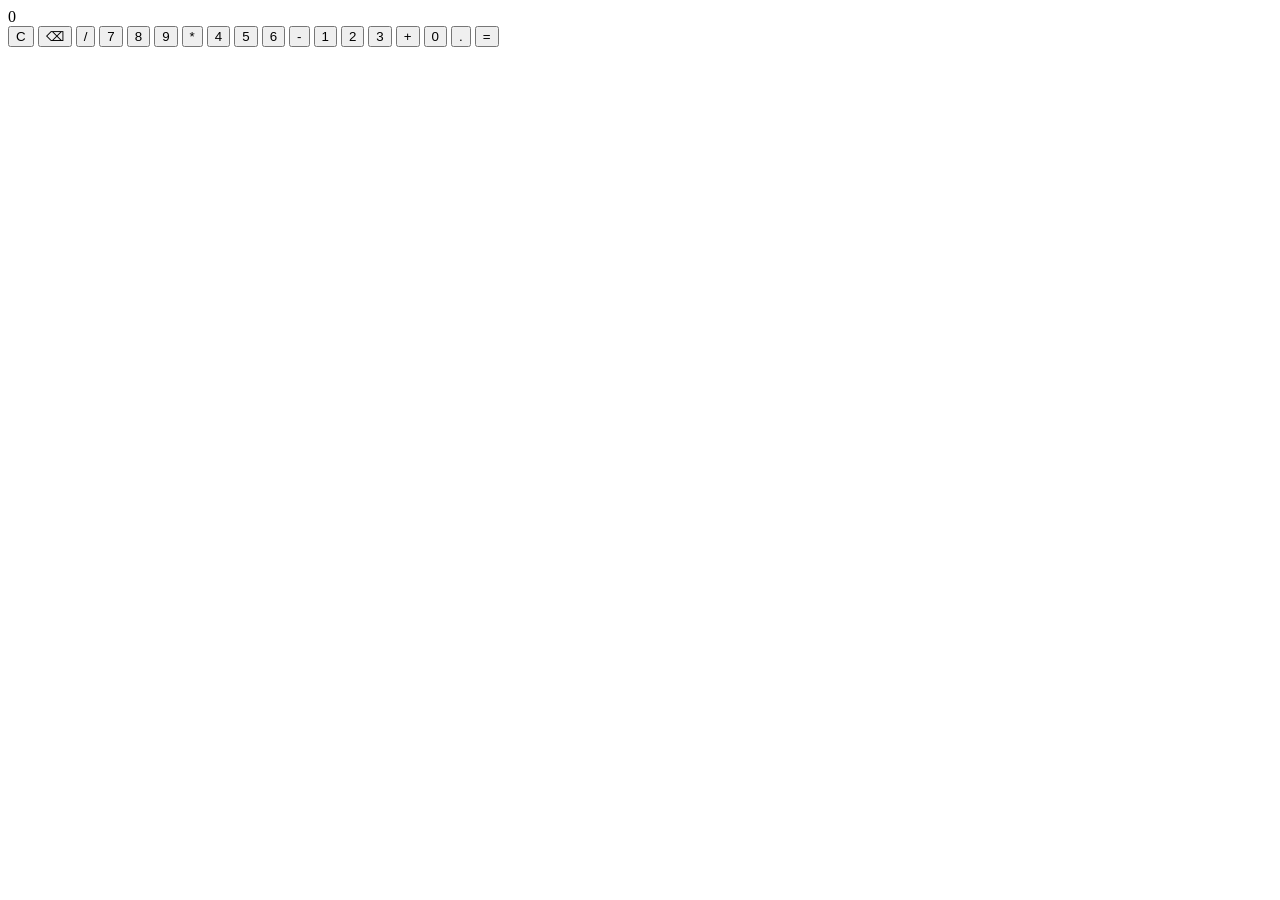
==== Assessment2/index.html @ b5db00cf "Add index.html" ====
<!DOCTYPE html>
<html lang="en">
<head>
    <meta charset="UTF-8">
    <meta name="viewport" content="width=device-width, initial-scale=1.0">
    <title>Smart Calculator</title>
    <link rel="stylesheet" href="Assignment2.css">
</head>
<body>
    <div class="calculator">
        <div class="display">
            <div id="previousOperand" class="previous-operand"></div>
            <div id="currentOperand" class="current-operand">0</div>
        </div>
        <div class="buttons">
            <button id="clear" class="span-two">C</button>
            <button id="delete">⌫</button>
            <button class="operator">/</button>
            <button>7</button>
            <button>8</button>
            <button>9</button>
            <button class="operator">*</button>
            <button>4</button>
            <button>5</button>
            <button>6</button>
            <button class="operator">-</button>
            <button>1</button>
            <button>2</button>
            <button>3</button>
            <button class="operator">+</button>
            <button>0</button>
            <button>.</button>
            <button id="equals" class="span-two">=</button>
        </div>
    </div>

    <script src="Assignment2.js" defer></script>
</body>
</html>
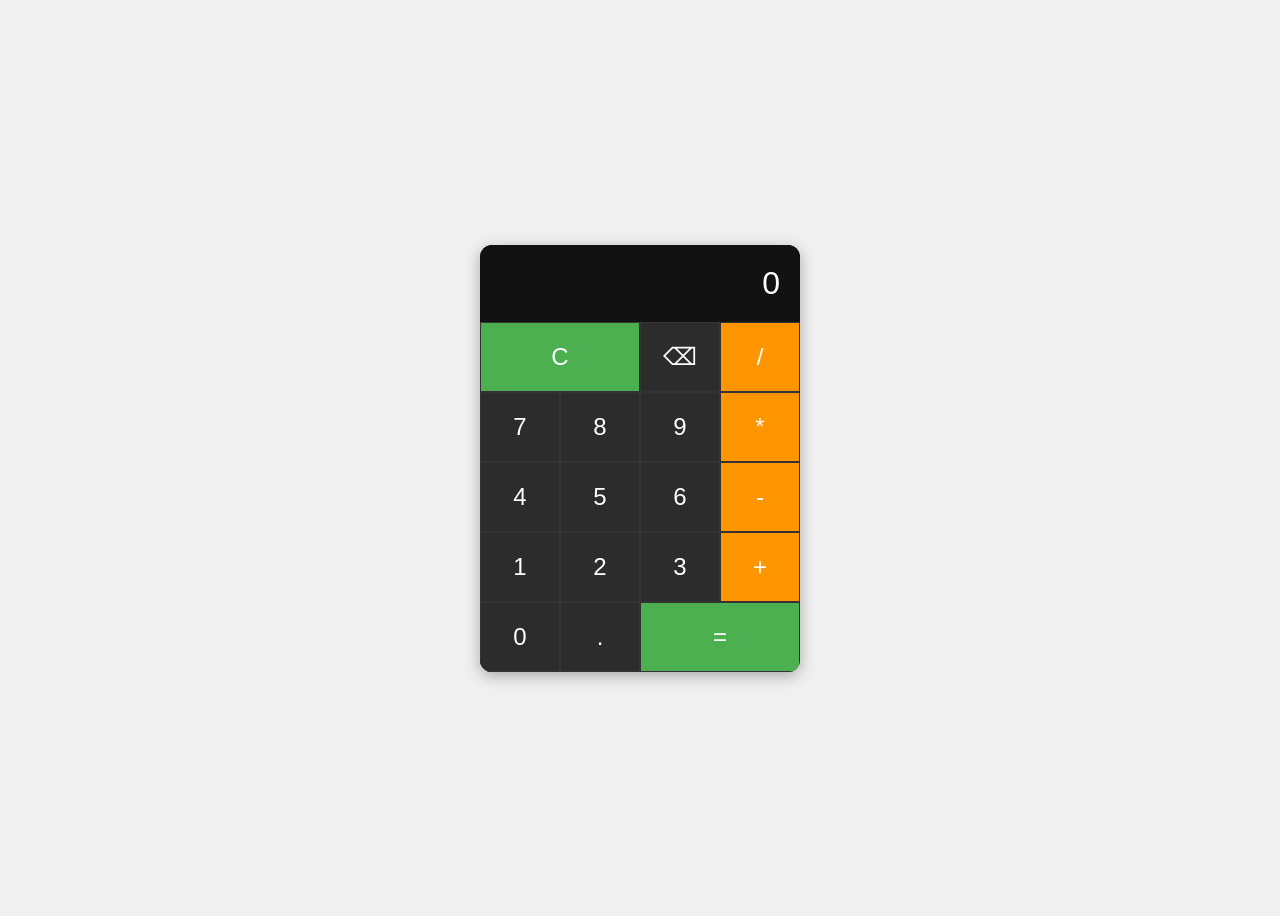
==== commit bbfc793b: "Update stylesheet and script references in index.html" ====
--- a/Assessment2/index.html
+++ b/Assessment2/index.html
@@ -4,7 +4,7 @@
     <meta charset="UTF-8">
     <meta name="viewport" content="width=device-width, initial-scale=1.0">
     <title>Smart Calculator</title>
-    <link rel="stylesheet" href="Assignment2.css">
+    <link rel="stylesheet" href="style.css">
 </head>
 <body>
     <div class="calculator">
@@ -34,6 +34,6 @@
         </div>
     </div>
 
-    <script src="Assignment2.js" defer></script>
+    <script src="script.js" defer></script>
 </body>
 </html>
--- a/Assessment2/style.css
+++ b/Assessment2/style.css
@@ -0,0 +1,67 @@
+body {
+    display: flex;
+    justify-content: center;
+    align-items: center;
+    height: 100vh;
+    background-color: #f0f0f0; /* light page background */
+    font-family: Arial, sans-serif;
+}
+
+.calculator {
+    width: 320px;
+    border-radius: 12px;
+    background-color: #1e1e1e; /* dark calculator body */
+    overflow: hidden;
+    box-shadow: 0 4px 15px rgba(0,0,0,0.3);
+}
+
+.display {
+    padding: 20px;
+    text-align: right;
+    background-color: #121212; /* dark display area */
+    color: #fff;
+    font-size: 2rem;
+}
+
+.previous-operand {
+    font-size: 1rem;
+    color: #bbb;
+}
+
+.buttons {
+    display: grid;
+    grid-template-columns: repeat(4, 1fr);
+}
+
+button {
+    padding: 20px;
+    font-size: 1.5rem;
+    border: 1px solid #333;
+    background-color: #2c2c2c; /* dark buttons */
+    color: #fff;
+    cursor: pointer;
+    transition: background-color 0.2s;
+}
+
+button:hover {
+    background-color: #3a3a3a;
+}
+
+.operator {
+    background-color: #ff9500; /* orange operator buttons */
+    color: #fff;
+}
+
+.operator:hover {
+    background-color: #e08b00;
+}
+
+.span-two {
+    grid-column: span 2;
+    background-color: #4CAF50; /* green for clear/equals */
+    color: #fff;
+}
+
+.span-two:hover {
+    background-color: #45a049;
+}
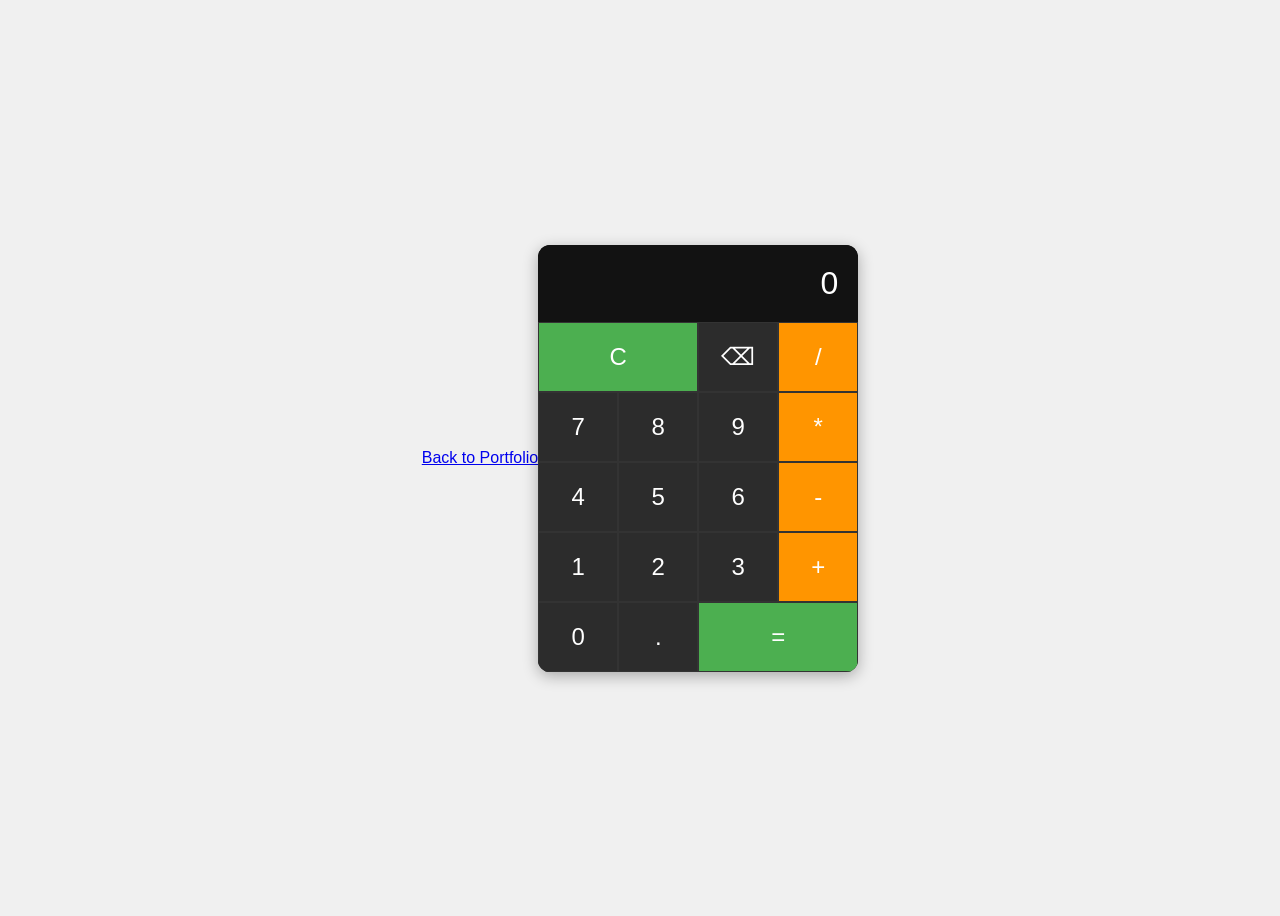
==== commit a510c4c1: "Update index.html" ====
--- a/Assessment2/index.html
+++ b/Assessment2/index.html
@@ -7,6 +7,9 @@
     <link rel="stylesheet" href="style.css">
 </head>
 <body>
+    <a href = "Assessment2/index.html" target="_blank">
+        Back to Portfolio
+    </a>
     <div class="calculator">
         <div class="display">
             <div id="previousOperand" class="previous-operand"></div>
